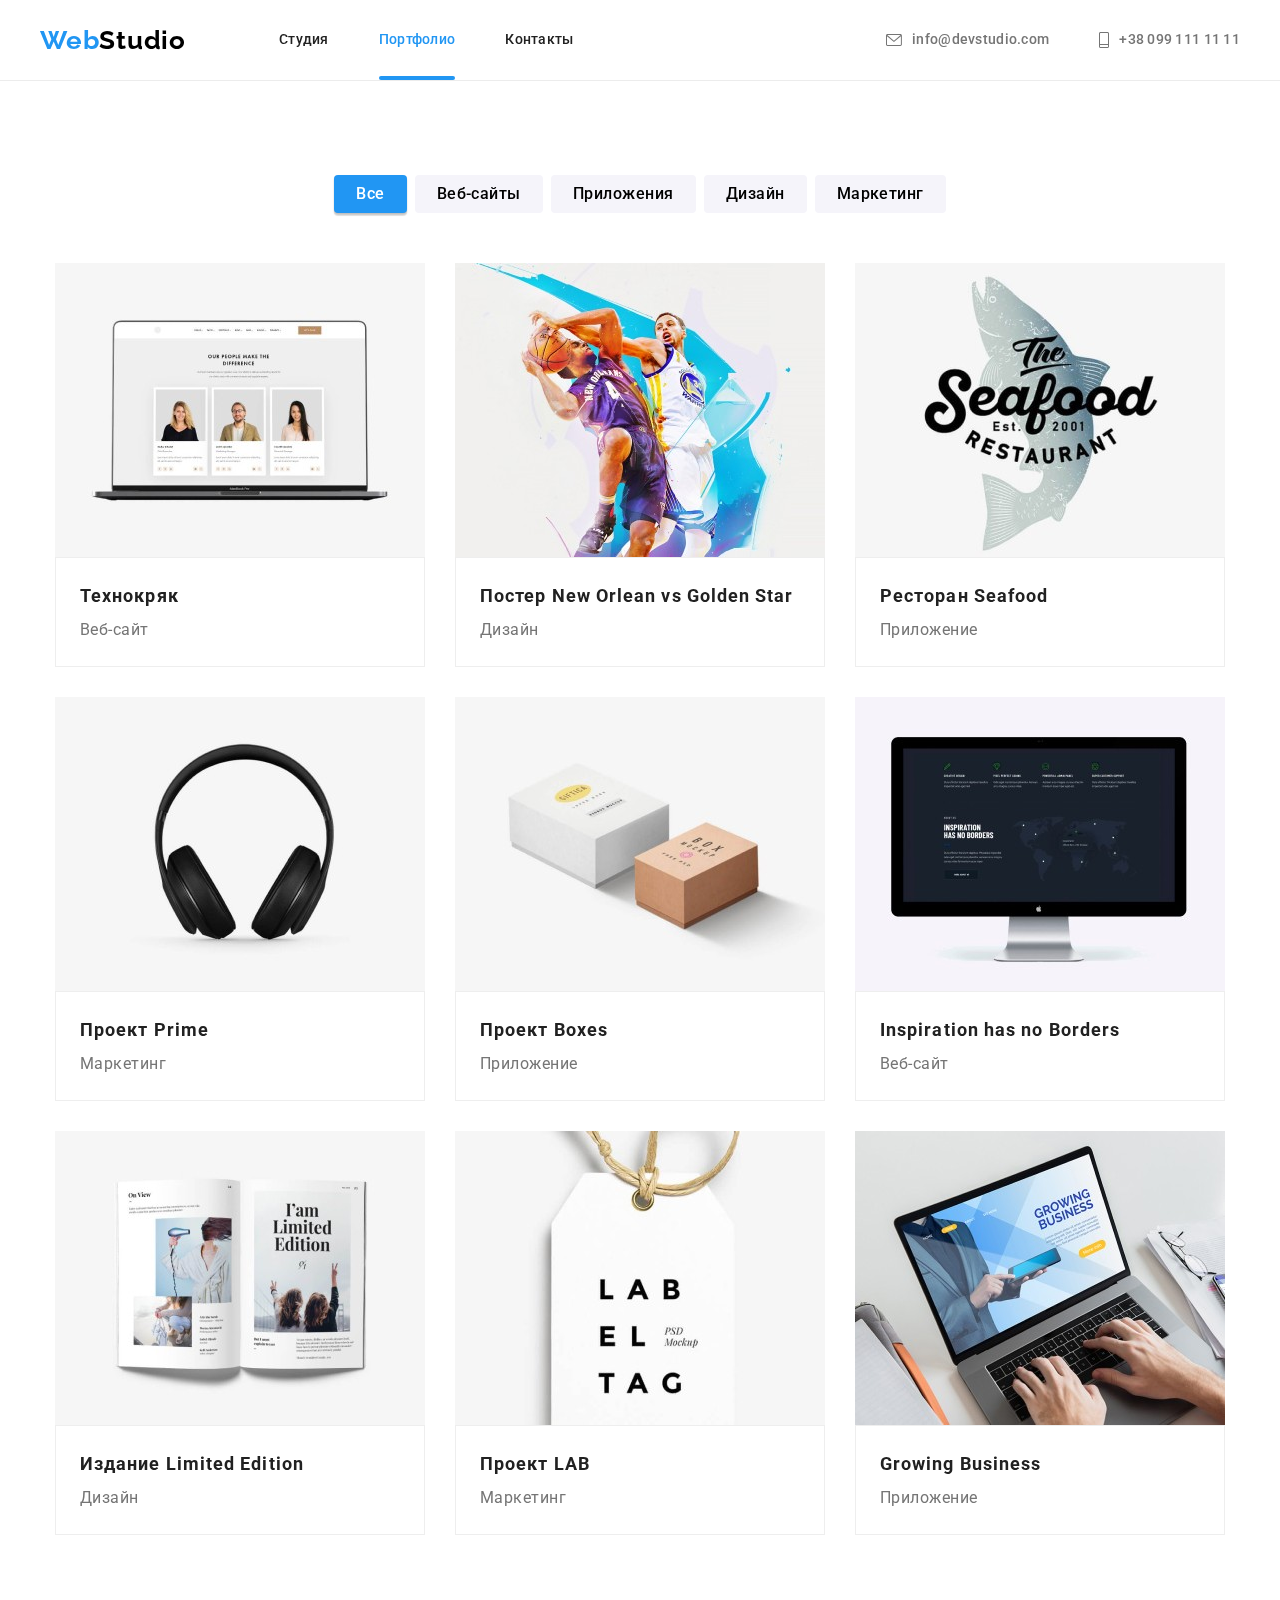
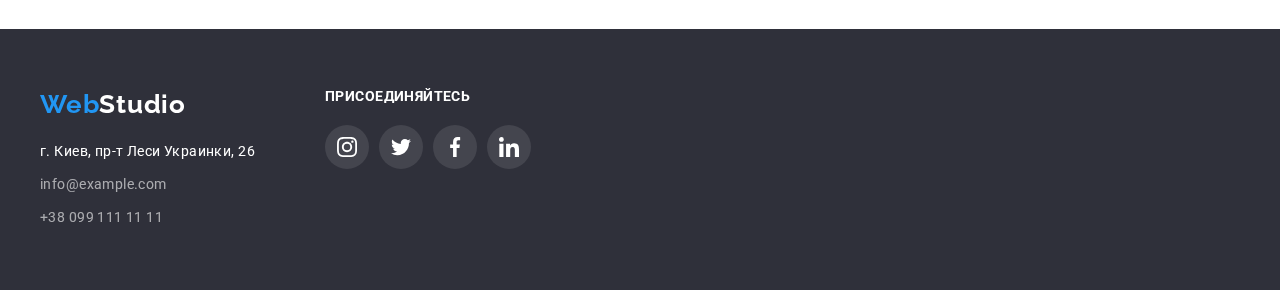
==== portfolio.html @ 27724117 "copy hw5" ====
<!DOCTYPE html>
<html lang="ru">
  <head>
    <meta charset="UTF-8" />
    <meta http-equiv="X-UA-Compatible" content="IE=edge" />
    <meta name="viewport" content="width=device-width, initial-scale=1.0" />
    <title>Портфолио</title>
    <link
      href="https://fonts.googleapis.com/css2?family=Raleway:wght@700&family=Roboto:wght@400;500;700;900&display=swap"
      rel="stylesheet"
    />
    <link rel="stylesheet" href="./css/normalize.css" />
    <link rel="stylesheet" href="./css/styles.css" />
  </head>
  <body class="page">
    <!-- Шапка -->
    <header class="navigation-bar">
      <div class="navigation-bar-wrapper container">
        <nav class="navigation">
          <a class="link" href="/"
            ><span class="logo"> Web<span class="lastpart-logo-header">Studio</span> </span></a
          >
          <ul class="navigation-pages list">
            <li>
              <a class="link navigation-page" href="./index.html">Студия</a>
            </li>
            <li>
              <a class="link active-page" href="./portfolio.html">Портфолио</a>
            </li>
            <li>
              <a class="link navigation-page" href="./contacts.html">Контакты</a>
            </li>
          </ul>
        </nav>

        <ul class="navigation-contacts list">
          <li>
            <a class="link contacts" href="mailto:info@example.com">
              <svg class="icon icon-letter">
                <use xlink:href="./images/icons.svg#icon-letter"></use>
              </svg>
              info@devstudio.com
            </a>
          </li>
          <li>
            <a class="link contacts" href="tel:380961111111">
              <svg class="icon icon-phone">
                <use xlink:href="./images/icons.svg#icon-phone"></use>
              </svg>
              +38 099 111 11 11
            </a>
          </li>
        </ul>
      </div>
    </header>

    <main>
      <section class="page-portfolio section">
        <h1 class="page-portfolio-title">Страница с шаблонами</h1>

        <!-- Фильтр -->
        <div class="filter-section">
          <h2 class="filter-title">Фильтр</h2>
          <ul class="filter-list">
            <li class="filter-item list">
              <button class="filter-btn angleinleft bouncein active-filter" type="button">Все</button>
            </li>
            <li class="filter-item list">
              <button class="filter-btn angleinleft bouncein" type="button">Веб-сайты</button>
            </li>
            <li class="filter-item list">
              <button class="filter-btn angleinleft bouncein" type="button">Приложения</button>
            </li>
            <li class="filter-item list">
              <button class="filter-btn angleinleft bouncein" type="button">Дизайн</button>
            </li>
            <li class="filter-item list">
              <button class="filter-btn angleinleft bouncein" type="button">Маркетинг</button>
            </li>
          </ul>
        </div>

        <!-- Шаблоны -->
        <section class="template-section">
          <h2 class="template-section-title"></h2>
          <div class="container">
            <ul class="template-head list">
              <li class="template-item">
                <a href="#" class="link template-item-link">
                  <div class="template-top-wrapper">
                    <img src="./images/template1.jpg" alt="Шаблон Технокряк" width="370" />
                    <p class="template-item-desc">
                      Ресурс предлагает комплексные предложения с разным уровнем функционала и
                      сервисов. Все это позволит посетителю получить исчерпывающие сведения о
                      компании или частном лице.
                    </p>
                  </div>

                  <div class="template-bottom-wrapper">
                    <h3 class="template-title">Технокряк</h3>
                    <p class="template-content">Веб-сайт</p>
                  </div>
                </a>
              </li>
              <li class="template-item">
                <a href="#" class="link template-item-link">
                  <div class="template-top-wrapper">
                    <img
                      src="./images/template2.jpg"
                      alt="Шаблон Постер New Orlean vs Golden Star"
                      width="370"
                    />
                    <p class="template-item-desc">
                      Ресурс предлагает комплексные предложения с разным уровнем функционала и
                      сервисов. Все это позволит посетителю получить исчерпывающие сведения о
                      компании или частном лице.
                    </p>
                  </div>
                  <div class="template-bottom-wrapper">
                    <h3 class="template-title">Постер New Orlean vs Golden Star</h3>
                    <p class="template-content">Дизайн</p>
                  </div>
                </a>
              </li>
              <li class="template-item">
                <a href="#" class="link template-item-link">
                  <div class="template-top-wrapper">
                    <img src="./images/template3.jpg" alt="Шаблон Ресторан Seafood" width="370" />
                    <p class="template-item-desc">
                      Ресурс предлагает комплексные предложения с разным уровнем функционала и
                      сервисов. Все это позволит посетителю получить исчерпывающие сведения о
                      компании или частном лице.
                    </p>
                  </div>
                  <div class="template-bottom-wrapper">
                    <h3 class="template-title">Ресторан Seafood</h3>
                    <p class="template-content">Приложение</p>
                  </div>
                </a>
              </li>
              <li class="template-item">
                <a href="#" class="link template-item-link">
                  <div class="template-top-wrapper">
                    <img src="./images/template4.jpg" alt="Шаблон Проект Prime" width="370" />
                    <p class="template-item-desc">
                      Ресурс предлагает комплексные предложения с разным уровнем функционала и
                      сервисов. Все это позволит посетителю получить исчерпывающие сведения о
                      компании или частном лице.
                    </p>
                  </div>
                  <div class="template-bottom-wrapper">
                    <h3 class="template-title">Проект Prime</h3>
                    <p class="template-content">Маркетинг</p>
                  </div>
                </a>
              </li>
              <li class="template-item">
                <a href="#" class="link template-item-link">
                  <div class="template-top-wrapper">
                    <img src="./images/template5.jpg" alt="Шаблон Проект Boxes" width="370" />
                    <p class="template-item-desc">
                      Ресурс предлагает комплексные предложения с разным уровнем функционала и
                      сервисов. Все это позволит посетителю получить исчерпывающие сведения о
                      компании или частном лице.
                    </p>
                  </div>
                  <div class="template-bottom-wrapper">
                    <h3 class="template-title">Проект Boxes</h3>
                    <p class="template-content">Приложение</p>
                  </div>
                </a>
              </li>
              <li class="template-item">
                <a href="#" class="link template-item-link">
                  <div class="template-top-wrapper">
                    <img
                      src="./images/template6.jpg"
                      alt="Шаблон Inspiration has no Borders"
                      width="370"
                    />
                    <p class="template-item-desc">
                      Ресурс предлагает комплексные предложения с разным уровнем функционала и
                      сервисов. Все это позволит посетителю получить исчерпывающие сведения о
                      компании или частном лице.
                    </p>
                  </div>
                  <div class="template-bottom-wrapper">
                    <h3 class="template-title">Inspiration has no Borders</h3>
                    <p class="template-content">Веб-сайт</p>
                  </div>
                </a>
              </li>
              <li class="template-item">
                <a href="#" class="link template-item-link">
                  <div class="template-top-wrapper">
                    <img
                      src="./images/template7.jpg"
                      alt="Шаблон Издание Limited Edition"
                      width="370"
                    />
                    <p class="template-item-desc">
                      Ресурс предлагает комплексные предложения с разным уровнем функционала и
                      сервисов. Все это позволит посетителю получить исчерпывающие сведения о
                      компании или частном лице.
                    </p>
                  </div>
                  <div class="template-bottom-wrapper">
                    <h3 class="template-title">Издание Limited Edition</h3>
                    <p class="template-content">Дизайн</p>
                  </div>
                </a>
              </li>
              <li class="template-item">
                <a href="#" class="link template-item-link">
                  <div class="template-top-wrapper">
                    <img src="./images/template8.jpg" alt="Шаблон Проект LAB" width="370" />
                    <p class="template-item-desc">
                      Ресурс предлагает комплексные предложения с разным уровнем функционала и
                      сервисов. Все это позволит посетителю получить исчерпывающие сведения о
                      компании или частном лице.
                    </p>
                  </div>
                  <div class="template-bottom-wrapper">
                    <h3 class="template-title">Проект LAB</h3>
                    <p class="template-content">Маркетинг</p>
                  </div>
                </a>
              </li>
              <li class="template-item">
                <a href="#" class="link template-item-link">
                  <div class="template-top-wrapper">
                    <img src="./images/template9.jpg" alt="Шаблон Growing Business" width="370" />
                    <p class="template-item-desc">
                      Ресурс предлагает комплексные предложения с разным уровнем функционала и
                      сервисов. Все это позволит посетителю получить исчерпывающие сведения о
                      компании или частном лице.
                    </p>
                  </div>
                  <div class="template-bottom-wrapper">
                    <h3 class="template-title">Growing Business</h3>
                    <p class="template-content">Приложение</p>
                  </div>
                </a>
              </li>
            </ul>
          </div>
        </section>
      </section>
    </main>

    <!-- Подвал -->
    <footer class="page-footer">
      <div class="container footer-container">
        <div class="address-box">
          <a class="link" href="/"
            ><span class="logo"> Web<span class="lastpart-logo-footer">Studio</span> </span></a
          >
          <!-- Блок с адресом -->
          <address>
            <ul class="address-list list">
              <li class="address-list-item">
                <a
                  class="link address-text-footer"
                  href="https://www.google.com.ua/maps/@50.4863234,30.4790756,13z?hl=ru"
                  >г. Киев, пр-т Леси Украинки, 26</a
                >
              </li>
              <li class="address-list-item">
                <a class="link contacts-text-footer" href="mailto:info@example.com"
                  >info@example.com</a
                >
              </li>
              <li class="address-list-item">
                <a class="link contacts-text-footer" href="tel:380991111111">+38 099 111 11 11</a>
              </li>
            </ul>
          </address>
        </div>
        <div class="social-box">
          <h2 class="social-box-title">присоединяйтесь</h2>
          <div class="social-icons-box">
            <ul class="social-icons-list list">
              <li>
                <a class="link social-icon-link first" href="http://instagram.com/smorodsky">
                  <div class="social-icon-ellipse">
                    <svg class="icon icon-instagram">
                      <use xlink:href="./images/icons.svg#icon-instagram"></use>
                    </svg>
                  </div>
                </a>
              </li>
              <li>
                <a class="link social-icon-link" href="http://twitter.com/smorodskiy">
                  <div class="social-icon-ellipse">
                    <svg class="icon icon-twitter">
                      <use xlink:href="./images/icons.svg#icon-twitter"></use>
                    </svg>
                  </div>
                </a>
              </li>
              <li>
                <a class="link social-icon-link" href="http://facebook.com/smorodsky">
                  <div class="social-icon-ellipse">
                    <svg class="icon icon-facebook">
                      <use xlink:href="./images/icons.svg#icon-facebook"></use>
                    </svg>
                  </div>
                </a>
              </li>
              <li>
                <a class="link social-icon-link" href="http://linkedin.com/in/igor-smorodskiy">
                  <div class="social-icon-ellipse">
                    <svg class="icon icon-linkedin">
                      <use xlink:href="./images/icons.svg#icon-linkedin"></use>
                    </svg>
                  </div>
                </a>
              </li>
            </ul>
          </div>
        </div>
      </div>
    </footer>
  </body>
</html>
---- css/styles.css ----
/* Фоновые цвет */
/* background: #FFFFFF; фон страницы */
/* background: #2F303A; вторичный фон - Секция Заказ услуг  и Футер*/
/* color: #F5F4FA; цвет фона секции Наша команда */

/* color: #757575; основной цвет текста */
/* color: #212121; вторичный цвет текста */
/* color: #2196f3; цвет ссылок ховер */

:root {
  --primary-text-color: #757575;
  --title-text-color: #212121;
  --accent-color: #2196f3;

  --background-color-primary: #2f303a;
  --background-color-secondary: #f5f4fa;
  --default-font-size: 14px;
  --background-color-page: #fff;

  --lastpart-logo-header-color: #000;
  --navigation-bar-border-color: #ececec;

  --order-title-text-color: #fff;
  --order-btn-text-color: #fff;
  --order-btn-background-color: #2196f3;
  --order-btn-background-color-hover: #2196f3c8;

  --team-card-background-color: #fff;
  --address-text-color-footer: #fff;

  --template-item-background-color: #fff;
  --template-item-border-color: #eee;

  --filter-btn-background-color: #fff;

  --lastpart-logo-text-color-footer: #fff;
  --link-footer-color: rgba(255, 255, 255, 0.6);

  --svg-icons-background: #afb1b8;

  --template-item-desc-text-color: rgba(33, 150, 243, 0.9);

  /* animation vars */
  --duration: 0.25s;
  --function: cubic-bezier(0.4, 0, 0.2, 1);
}

/*    ------  Глобальные стили ------       */

/* Убрать подчеркивание на всех ссылках */
.link {
  text-decoration: none;
  display: inline-block;
}

/* Глобальные атрибуты для списков */
.list {
  list-style: none;
  padding: 0;
}

/* Общий стиль для странцы */
.page {
  font-family: Roboto, "Lucida Sans", "Lucida Sans Regular", "Lucida Grande", "Lucida Sans Unicode",
    Geneva, Verdana, sans-serif;
  font-size: var(--default-font-size);
  background: var(--background-color-page);
  color: var(--primary-text-color);
}

.container {
  margin-left: auto;
  margin-right: auto;
  margin-top: 0;
  margin-bottom: 0;
  max-width: 1200px;
  width: 100%;
}

.section {
  padding-top: 94px;
  padding-bottom: 94px;
}

/* * {
  box-sizing: border-box;
} */

/*  -------------- Хэдер ----------------          */

/* Логотип */
.logo {
  padding-top: 25px;
  padding-bottom: 25px;

  font-family: "Raleway";
  font-weight: 700;
  font-size: 26px;
  line-height: 1.19;
  letter-spacing: 0.03em;

  color: var(--accent-color);
}

.lastpart-logo-header {
  color: var(--lastpart-logo-header-color);
}

.navigation-bar {
  display: flex;
  border-bottom: var(--navigation-bar-border-color);
  border-bottom-style: solid;
  border-bottom-width: 1px;
}

.navigation-bar-wrapper {
  display: flex;
  justify-content: space-between;
}

.navigation {
  display: flex;
  align-items: center;
}

.navigation-pages {
  display: flex;
  margin-left: 93px;

  /* dub */
  font-weight: 500;
  line-height: 1.14;
  letter-spacing: 0.02em;

  color: var(--title-text-color);
}

.navigation-pages > li {
  margin-right: 50px;
}

.navigation-contacts a,
.navigation-pages a {
  padding-top: 32px;
  padding-bottom: 32px;
}

.navigation-pages > li:last-child {
  margin-right: 0px;
}
.navigation-page {
  color: var(--title-text-color);
}
.contacts {
  display: flex;
  align-items: center;

  color: var(--primary-text-color);
}

.active-page {
  color: var(--accent-color);
}

.active-page::after {
  position: absolute;

  left: 0;
  bottom: 0;

  width: 100%;
  height: 4px;

  border-radius: 2px;

  background-color: var(--accent-color);

  content: "";
}

.navigation-contacts {
  display: flex;

  /* dub */
  font-weight: 500;
  line-height: 1.14;
  letter-spacing: 0.02em;
}

.icon-letter {
  width: 16px;
  height: 12px;
  fill: var(--primary-text-color);
}

.icon-phone {
  width: 10px;
  height: 16px;
  fill: var(--primary-text-color);
}

.navigation-contacts .icon {
  margin-right: 10px;
}

.navigation-contacts > li {
  display: flex;
  align-items: center;
  margin-left: 50px;
  /* background-color: black; */
}

/* ----------------Ховер в навигации-------------- */

.navigation-pages a {
  position: relative;
  display: inline-block;
}

.navigation-page::before,
.navigation-page::after {
  position: absolute;

  left: 50%;
  width: 0;
  border-radius: 2px;
  /* background: none repeat scroll 0 0 transparent; */

  /* -webkit-background-clip: text;
  background-clip: text; */
  background-color: var(--accent-color);
  color: transparent;

  transition: width var(--duration) var(--function) 0s, left var(--duration) var(--function) 0s;
  content: "";
}

.navigation-page::after {
  bottom: 0;
  height: 4px;
}

.navigation-page::before {
  top: 35%;
  height: 25px;
  mix-blend-mode: screen;
}

.navigation-page:hover::after,
.navigation-page:hover::before {
  left: 0;
  width: 100%;
}

/* ----------------Ховер в навигации-------------- */

.contacts {
  transition: color var(--duration) var(--function);
}

.contacts:hover,
.contacts:focus {
  color: var(--accent-color);
}

.contacts:hover .icon,
.contacts:focus .icon {
  fill: var(--accent-color);

  transition: fill var(--duration) var(--function);
  -webkit-animation: flip-scale-up-ver var(--duration) var(--function) both;
  animation: flip-scale-up-ver var(--duration) var(--function) both;
}

@-webkit-keyframes flip-scale-up-ver {
  0% {
    -webkit-transform: rotateY(0);
    transform: rotateY(0);
  }
  50% {
    -webkit-transform: rotateY(90deg);
    transform: rotateY(90deg);
  }
  100% {
    -webkit-transform: rotateY(180deg);
    transform: rotateY(180deg);
  }
}
@keyframes flip-scale-up-ver {
  0% {
    -webkit-transform: rotateY(0);
    transform: rotateY(0);
  }
  50% {
    -webkit-transform: rotateY(90deg);
    transform: rotateY(90deg);
  }
  100% {
    -webkit-transform: rotateY(180deg);
    transform: rotateY(180deg);
  }
}

/* ------------- Конец Хэдера ---------------*/

/* Заказ услуг */

.page-portfolio-title,
.quality-section-title,
.page-main-title {
  display: none;
}

.order-section {
  max-width: 1600px;
  margin-right: auto;
  margin-left: auto;
  padding-top: 200px;
  padding-bottom: 200px;

  background-repeat: no-repeat;
  background-position: center;
  background-size: cover;
  background-color: var(--background-color-primary);
  background-image: linear-gradient(rgba(0, 0, 0, 0.5), rgba(0, 0, 0, 0.5)),
    url(../images/bg_hero.jpg);
}

.order-title {
  font-weight: 900;
  font-size: 44px;
  line-height: 1.36;
  text-align: center;
  letter-spacing: 0.06em;
  text-transform: uppercase;

  color: var(--order-title-text-color);
}

.order-btn {
  position: relative;

  display: block;
  align-items: center;
  height: 50px;
  width: 200px;
  margin: 30px auto 0;

  font-weight: 700;
  font-size: 16px;
  line-height: 1.87;
  letter-spacing: 0.06em;

  background: var(--order-btn-background-color);
  box-shadow: 0px 4px 4px rgba(0, 0, 0, 0.15);
  border-radius: 4px;
  border: 0;

  color: var(--order-btn-text-color);
  cursor: pointer;

  overflow: hidden;
  z-index: 1;
}

.order-section span {
  position: absolute;
  left: calc((var(--n) - 1) * 25%);

  width: 25%;
  height: 100%;
  border-radius: 50%;

  background-color: #0372f1;

  transform: translateY(100%);
  transition: var(--duration);
  transition-timing-function: var(--function);
  transition-delay: calc((var(--n) - 1) * 0.05s);
  z-index: -1;
}

.order-section .order-btn:hover {
  color: #fff;
}

.order-section .order-btn:hover span {
  transform: translateY(0) scale(2);
}

.order-section .order-btn span:nth-child(1) {
  --n: 1;
}

.order-section .order-btn span:nth-child(2) {
  --n: 2;
}

.order-section .order-btn span:nth-child(3) {
  --n: 3;
}

.order-section .order-btn span:nth-child(4) {
  --n: 4;
}

/* -- Особенности -- */
.quality-list {
  display: flex;
  justify-content: center;
}

.quality-list-item:first-child {
  margin-left: 0;
}

.quality-list-item {
  margin-left: 30px;
  width: 270px;
}

.quality-title {
  padding-bottom: 10px;

  font-weight: 700;
  font-size: 14px;
  line-height: 1.14;
  letter-spacing: 0.03em;
  text-transform: uppercase;

  color: var(--title-text-color);
}

.quality-list-icon-box {
  height: 120px;

  display: flex;
  box-sizing: border-box;
  justify-content: center;
  align-items: center;

  margin-bottom: 30px;

  background: #f5f4fa;
  border-radius: 4px;
}

.quality-list .icon {
  width: 70px;
  height: 70px;
}

.quality-content {
  font-size: 14px;
  line-height: 1.71;
  /* or 171% */
  letter-spacing: 0.03em;
}

/*  */

.ourskills-section {
  padding-top: 0;
}

.ourskills-title,
.team-title {
  font-weight: 700;
  font-size: 36px;
  line-height: 1.17;
  text-align: center;
  letter-spacing: 0.03em;

  color: var(--title-text-color);
}

.ourskills-title {
  padding-bottom: 50px;
}

.ourskills-list {
  display: flex;
  justify-content: center;
  /* justify-content: space-between; */
}

.ourskills-list-item {
  position: relative;
  margin-right: 30px;
}

.ourskills-list-item:last-child {
  margin-right: 0;
}

.ourskills-list-item-pic {
  position: relative;
  display: block;
}

.ourskills-list-item-text {
  height: 70px;
  width: 100%;

  position: absolute;
  bottom: 0;

  display: flex;
  justify-content: center;
  align-items: center;

  font-weight: 700;
  font-size: 14px;
  line-height: 1.14;
  text-transform: uppercase;
  color: var(--order-title-text-color);

  background: rgba(47, 48, 58, 0.8);
}

/* ---- Наша команда ------ */
.team-card {
  background: var(--team-card-background-color);
  box-shadow: 0px 1px 3px rgba(0, 0, 0, 0.12), 0px 1px 1px rgba(0, 0, 0, 0.14),
    0px 2px 1px rgba(0, 0, 0, 0.2);
  border-radius: 0px 0px 4px 4px;
}

.team-title {
  margin-bottom: 50px;
  color: var(--title-text-color);
}

.team-section {
  background-color: var(--background-color-secondary);
}

.team-list {
  display: flex;
  justify-content: space-between;

  font-weight: 500;
  font-size: 16px;
  line-height: 1.187;
  text-align: center;
  letter-spacing: 0.03em;
}

.team-list img {
  display: block;
  box-sizing: border-box;
  max-width: 100%;
}

.team-name {
  margin-bottom: 10px;
  font-size: 16px;
  color: var(--title-text-color);
}

.social-icons-list,
.team-icons-list {
  display: flex;
  justify-content: center;
}

.social-icons-list .icon,
.team-icons-list .icon {
  width: 20px;
  height: 20px;
}

.team-icons-list li:first-child {
  margin-left: 0;
}

.team-icons-list li {
  margin-left: 10px;
}

.social-icon-ellipse,
.team-icon-ellipse {
  width: 44px;
  height: 44px;

  display: flex;
  justify-content: center;
  align-items: center;

  border-radius: 50%;
}

.team-icon-ellipse {
  background-color: #fff;
  transition: background-color, var(--duration) var(--function);
}

.social-icon-ellipse:hover,
.team-icon-ellipse:hover {
  background-color: var(--accent-color);
}

.social-icon-ellipse:hover .icon,
.team-icon-ellipse:hover .icon {
  fill: #fff;
}

.team-list .icon {
  fill: var(--svg-icons-background);
  transition: fill, var(--duration) var(--function);
}

.team-content {
  margin-bottom: 16px;
  font-weight: 400;
}

.team-bottom-wrapper {
  padding: 30px;
}

/* <!---------- Постоянные клиенты --------> */

.best-clients-title {
  margin-bottom: 50px;

  font-weight: 700;
  font-size: 36px;
  line-height: 1.17;
  text-align: center;
  letter-spacing: 0.03em;

  color: var(--title-text-color);
}

.best-clients-list {
  display: flex;
  justify-content: center;
}

.best-clients-list .icon {
  width: 106px;
  height: 60px;
  fill: #afb1b8;
  -webkit-transition: fill var(--duration) var(--function);  
  transition: fill var(--duration) var(--function);

}

.best-clients-list-border:first-child {
  margin-left: 0;
}

.best-clients-list-border {
  width: 170px;
  height: 92px;
  margin-left: 30px;

  display: flex;
  align-items: center;
  justify-content: center;
  box-sizing: border-box;

  border: 1px solid #afb1b8;
  border-radius: 4px;

  cursor: pointer;
}

.best-clients-list-border:focus .icon,
.best-clients-list-border:hover .icon {
  fill: var(--accent-color);
}

.clients-icon-link {
  width: 100%;
  height: 100%;
  display: flex;
  align-items: center;
  /* display: inline-block; */
  position: relative;
  justify-content: center;
}

/*-------  effect-box --------- */

.clients-icon-link:after,
.clients-icon-link:before {
  content: "";
  position: absolute;
  left: -2px;
  display: inline-block;
  height: 98%;
  width: 99%;
  opacity: 0;
  -webkit-transition: opacity var(--duration) var(--function),
    -webkit-transform var(--duration) var(--function);
  transition: opacity var(--duration) var(--function), transform var(--duration) var(--function);
}

.clients-icon-link:before {
  border-radius: 7px;
  border-left: 3px solid var(--accent-color);
  border-right: 3px solid var(--accent-color);
  -webkit-transform: scale(1, 0);
  transform: scale(1, 0);
  height: 102%;
}

.clients-icon-link:after {
  border-radius: 7px;
  border-bottom: 3px solid var(--accent-color);
  border-top: 3px solid var(--accent-color);
  -webkit-transform: scale(0, 1);
  transform: scale(0, 1);
  left: -2px;
  width: 101%;
}

.clients-icon-link:hover:after,
.clients-icon-link:hover:before {
  opacity: 1;
  -webkit-transform: scale(1);
  transform: scale(1);
}

/*  ----------  Футер  --------------  */

.page-footer {
  padding-top: 60px;
  padding-bottom: 60px;

  background-color: var(--background-color-primary);
}

.footer-container {
  display: flex;
}

.address-text-footer,
.address-list {
  font-style: normal;
  line-height: 1.71;
  letter-spacing: 0.03em;
}

.address-list-item:first-child {
  padding-top: 20px;
}

.address-list-item {
  padding-top: 9px;
}

.address-text-footer {
  color: var(--address-text-color-footer);
}
.contacts-text-footer {
  color: var(--link-footer-color);
}
.lastpart-logo-footer {
  color: var(--lastpart-logo-text-color-footer);
}

.address-text-footer,
.contacts-text-footer {
  transition: color var(--duration) var(--function);
}

.address-text-footer:focus,
.contacts-text-footer:focus,
.address-text-footer:hover,
.contacts-text-footer:hover {
  color: var(--accent-color);
}

.social-box {
  margin-left: 70px;
}

.social-box-title {
  font-family: "Roboto";
  font-style: normal;
  font-weight: 700;
  font-size: 14px;
  line-height: 1.14;
  letter-spacing: 0.03em;
  text-transform: uppercase;

  color: var(--order-title-text-color);
}

.social-icons-list li:first-child {
  margin-left: 0;
}

.social-icons-list li {
  margin-left: 10px;
}

.social-icons-box {
  margin-top: 20px;
}

.social-icon-ellipse {
  background-color: rgba(255, 255, 255, 0.1);
  transition: background-color var(--duration) var(--function);
}

.social-icon-ellipse .icon {
  fill: var(--background-color-page);
}

/* ----------------------PORTFOLIO------------------------ */

/* Фильтр */

.filter-section {
  margin-bottom: 50px;
}

.filter-title {
  display: none;
}

.filter-list {
  display: flex;
  justify-content: center;
  flex-wrap: wrap;
}

.filter-item {
  margin-left: 8px;
}

.filter-item:first-child {
  margin-left: 0;
}

.filter-btn {
  position: relative;
  height: 38px;

  border-radius: 4px;
  border: none;
  padding-left: 22px;
  padding-right: 22px;

  font-weight: 500;
  font-size: 16px;
  line-height: 1.63;
  letter-spacing: 0.03em;

  /* background-color: var(--background-color-secondary); */

  background-color: transparent;
  cursor: pointer;

  overflow: hidden;
  transition: background-color var(--duration) var(--function),
    color var(--duration) var(--function), box-shadow var(--duration) var(--function);
}

.filter-btn::before,
.filter-btn::after {
  content: '';
  position: absolute;
  left: 0;
  top: 0;
  right: 0;
  bottom: 0;
  height: 100%;
  background-color: var(--accent-color);
  z-index: -1;
  transform: translate3D(0,-100%,0); /* move elements above button so they don't appear initially */
  transition: transform 0.25s var(--function);
}

.filter-btn:before{
  background: var(--background-color-secondary); /* button default background color */
  z-index: -2;
  transform: translate3D(0,0,0);
}

.filter-btn:hover{
	color: var(--filter-btn-background-color);
  box-shadow: 0px 3px 1px rgba(0, 0, 0, 0.1), 0px 1px 2px rgba(0, 0, 0, 0.08),
  0px 2px 2px rgba(0, 0, 0, 0.12);
}

/* .filter-btn:hover:after{
  transform: translate3D(0,0,0);
  transition: all .5s;
} */

.angleinleft::after{
  width: 200%;
  transform-origin: 0 bottom;
  transform: translate3D(-50%,0,0) rotate(-50deg);
}

.angleinleft:hover::after{
  transform: rotate(0deg);
  transition: transform 0.25s;
}

/* #### Bounce classes #### */
.bouncein:hover::before,
.bouncein:hover::after{
  transition-timing-function: var(--function) !important;
}

.active-filter {
  color: var(--filter-btn-background-color);
  background-color: var(--accent-color);
  box-shadow: 0px 3px 1px rgba(0, 0, 0, 0.1), 0px 1px 2px rgba(0, 0, 0, 0.08),
    0px 2px 2px rgba(0, 0, 0, 0.12);
}

/* --- Шаблоны --- */

.template-item-link {
  /* position: relative; */
  line-height: 0;
  color: inherit;
  cursor: pointer;
  transition: box-shadow var(--duration) var(--function);
}

.template-item-link:hover {
  box-shadow: 0px 1px 1px rgba(0, 0, 0, 0.12), 0px 4px 4px rgba(0, 0, 0, 0.06),
    1px 4px 6px rgba(0, 0, 0, 0.16);
}

.template-head {
  margin: -15px;

  display: flex;
  flex-wrap: wrap;
  justify-content: center;
}

.template-item {
  margin: 15px;
  /* margin-bottom: 45px; */
  max-width: 370px;

  box-sizing: border-box;

  background: var(--template-item-background-color);
  /* margin-left: 30px; */
}

.template-top-wrapper {
  position: relative;
  overflow: hidden;
}

.template-item-link:hover .template-item-desc {
  top: 0;
  display: block;
}

.template-item-desc {
  position: absolute;
  top: 100%;
  bottom: 0;

  padding: 63px 24px;

  font-size: 18px;
  line-height: 1.56;
  letter-spacing: 0.03em;

  background-color: var(--template-item-desc-text-color);
  color: var(--order-title-text-color);

  transition: top var(--duration) var(--function);
}

.template-item > img {
  display: block;
  max-width: 100%;

  box-sizing: border-box;
}

.template-title {
  font-weight: 700;
  font-size: 18px;
  letter-spacing: 0.06em;

  color: var(--title-text-color);
}

.template-content {
  font-size: 16px;
  letter-spacing: 0.03em;
}

.template-title,
.template-content {
  line-height: 2;
}

.template-bottom-wrapper {
  padding: 20px 24px;

  border: 1px solid var(--template-item-border-color);
}

/* Модальное окно Заказать услугу */
.modal {
  position: fixed;
  top: 0;
  left: 0;
  bottom: 0;
  right: 0;
  background: rgba(0, 0, 0, 0.2);
  /* display: none; */
  /* opacity: 1; */
  z-index: 100;

  transition: opacity 0.25s, visibility 0.25s;
}

.modal-order {
  position: relative;
  top: 50%;
  left: 50%;
  width: 528px;
  height: 581px;
  transform: translate(-50%, -50%);

  background-color: #fff;
}

.icon-close {
  position: absolute;
  right: 0;
  
  width: 30px;
  height: 30px;

  border: 1px solid rgba(0, 0, 0, 0.1);
  border-radius: 50%;

  background: #fff;

  cursor: pointer;
}

.is-hidden {
  opacity: 0;
  pointer-events: all;
  visibility: hidden; 
}
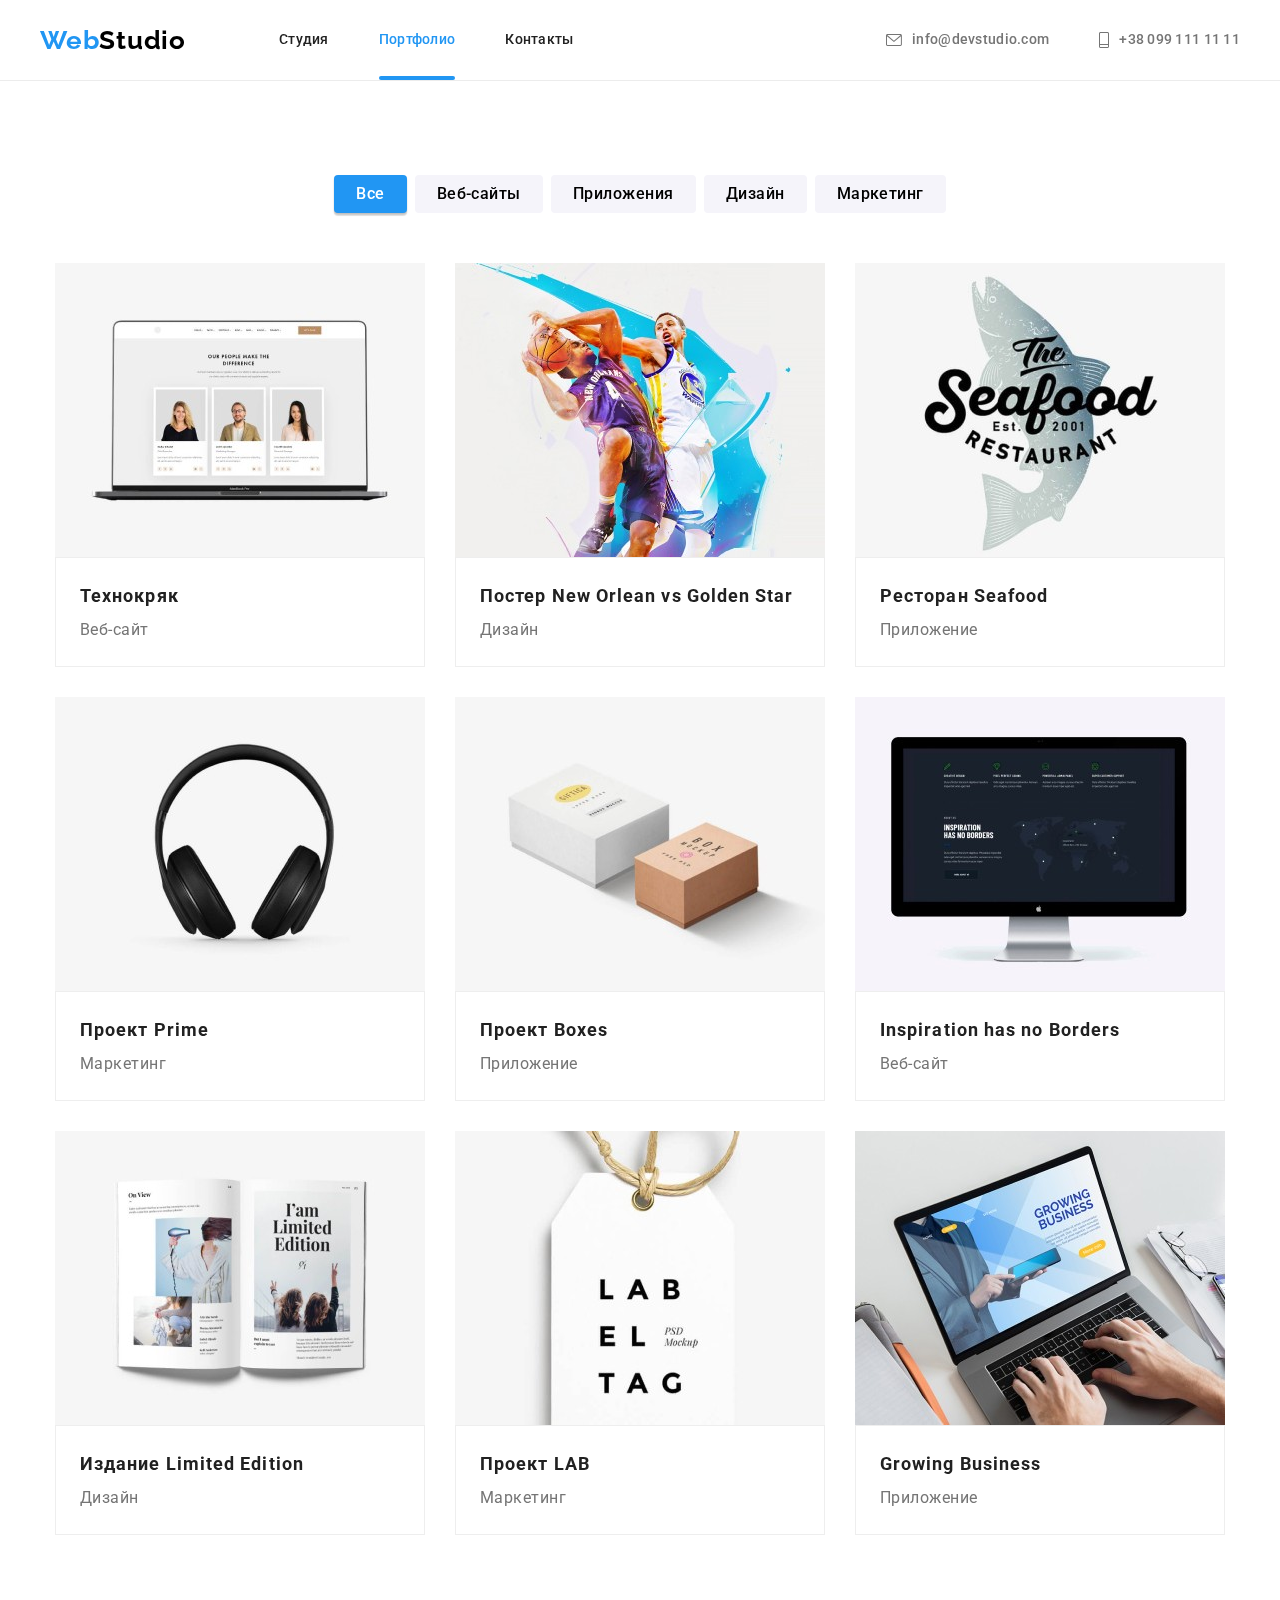
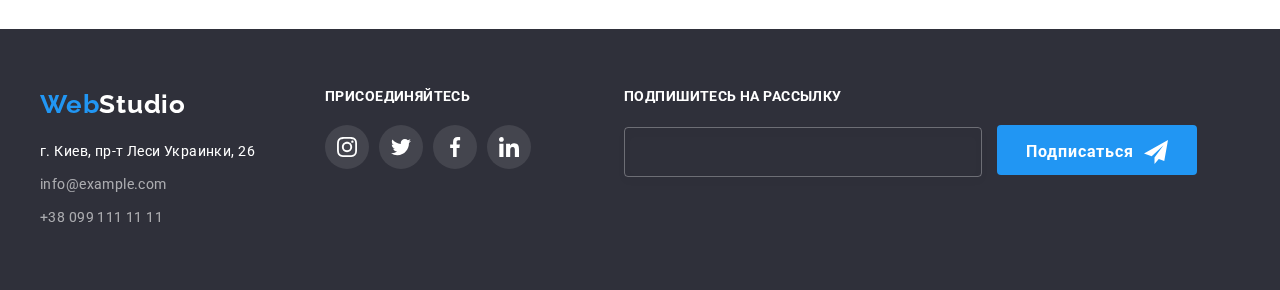
==== commit 53611553: "finish" ====
--- a/portfolio.html
+++ b/portfolio.html
@@ -319,6 +319,15 @@
             </ul>
           </div>
         </div>
+        <div class="subscribe-box">
+          <h2 class="subscribe-box-title">Подпишитесь на рассылку</h2>
+          <input class="subscribe-box-input" type="email" name="email" id="" />
+          <button class="subscribe-box-btn btn" type="submit">
+            Подписаться<svg class="subscribe-box-btn-icon">
+              <use xlink:href="./images/icons.svg#icon-send"></use>
+            </svg>
+          </button>
+        </div>
       </div>
     </footer>
   </body>
--- a/css/styles.css
+++ b/css/styles.css
@@ -80,6 +80,23 @@
 .section {
   padding-top: 94px;
   padding-bottom: 94px;
+}
+
+.btn {
+  height: 50px;
+  width: 200px;
+  align-items: center;
+  font-weight: 700;
+  font-size: 16px;
+  line-height: 1.87;
+  letter-spacing: 0.06em;
+  border-radius: 4px;
+  border: 0;
+  background: var(--order-btn-background-color);
+  /* box-shadow: 0px 4px 4px rgba(0, 0, 0, 0.15); */
+
+  color: var(--order-btn-text-color);
+  cursor: pointer;
 }
 
 /* * {
@@ -341,24 +358,8 @@
   position: relative;
 
   display: block;
-  align-items: center;
-  height: 50px;
-  width: 200px;
+
   margin: 30px auto 0;
-
-  font-weight: 700;
-  font-size: 16px;
-  line-height: 1.87;
-  letter-spacing: 0.06em;
-
-  background: var(--order-btn-background-color);
-  box-shadow: 0px 4px 4px rgba(0, 0, 0, 0.15);
-  border-radius: 4px;
-  border: 0;
-
-  color: var(--order-btn-text-color);
-  cursor: pointer;
-
   overflow: hidden;
   z-index: 1;
 }
@@ -642,9 +643,8 @@
   width: 106px;
   height: 60px;
   fill: #afb1b8;
-  -webkit-transition: fill var(--duration) var(--function);  
+  -webkit-transition: fill var(--duration) var(--function);
   transition: fill var(--duration) var(--function);
-
 }
 
 .best-clients-list-border:first-child {
@@ -811,6 +811,71 @@
   fill: var(--background-color-page);
 }
 
+/* -------- Subscribe box -------- */
+
+.subscribe-box {
+  margin-left: 93px;
+}
+
+.subscribe-box-title {
+  margin-bottom: 20px;
+
+  font-family: "Roboto";
+  font-style: normal;
+  font-weight: 700;
+  font-size: 14px;
+  line-height: 1.14;
+  letter-spacing: 0.03em;
+  text-transform: uppercase;
+
+  color: var(--order-title-text-color);
+}
+
+.subscribe-box-input {
+  /* vertical-align: middle; */
+  box-sizing: border-box;
+
+  padding: 15px 16px 15px 16px;
+
+  width: 358px;
+  height: 50px;
+
+  font-size: 16px;
+  line-height: 1.26;
+  
+  letter-spacing: 0.03em;
+  
+  color: rgba(255, 255, 255, 0.6);
+  background-color: transparent;
+
+  border: 1px solid rgba(255, 255, 255, 0.3);
+  filter: drop-shadow(0px 4px 4px rgba(0, 0, 0, 0.15));
+  border-radius: 4px;
+}
+
+.subscribe-box-btn {
+  margin-left: 12px;
+
+  transition: box-shadow var(--duration) var(--function);
+}
+
+.subscribe-box-btn:hover {
+  box-shadow: 0px 4px 4px rgba(0, 0, 0, 0.15);
+}
+
+.subscribe-box-btn-icon {
+  position: relative;
+  top: 7px;
+  padding-left: 10px;
+
+  width: 24px;
+  height: 24px;
+  fill: #fff;
+  
+}
+
+/* -------- Subscribe box -------- */
+
 /* ----------------------PORTFOLIO------------------------ */
 
 /* Фильтр */
@@ -863,7 +928,7 @@
 
 .filter-btn::before,
 .filter-btn::after {
-  content: '';
+  content: "";
   position: absolute;
   left: 0;
   top: 0;
@@ -872,20 +937,24 @@
   height: 100%;
   background-color: var(--accent-color);
   z-index: -1;
-  transform: translate3D(0,-100%,0); /* move elements above button so they don't appear initially */
+  transform: translate3D(
+    0,
+    -100%,
+    0
+  ); /* move elements above button so they don't appear initially */
   transition: transform 0.25s var(--function);
 }
 
-.filter-btn:before{
+.filter-btn:before {
   background: var(--background-color-secondary); /* button default background color */
   z-index: -2;
-  transform: translate3D(0,0,0);
-}
-
-.filter-btn:hover{
-	color: var(--filter-btn-background-color);
+  transform: translate3D(0, 0, 0);
+}
+
+.filter-btn:hover {
+  color: var(--filter-btn-background-color);
   box-shadow: 0px 3px 1px rgba(0, 0, 0, 0.1), 0px 1px 2px rgba(0, 0, 0, 0.08),
-  0px 2px 2px rgba(0, 0, 0, 0.12);
+    0px 2px 2px rgba(0, 0, 0, 0.12);
 }
 
 /* .filter-btn:hover:after{
@@ -893,20 +962,20 @@
   transition: all .5s;
 } */
 
-.angleinleft::after{
+.angleinleft::after {
   width: 200%;
   transform-origin: 0 bottom;
-  transform: translate3D(-50%,0,0) rotate(-50deg);
-}
-
-.angleinleft:hover::after{
+  transform: translate3D(-50%, 0, 0) rotate(-50deg);
+}
+
+.angleinleft:hover::after {
   transform: rotate(0deg);
   transition: transform 0.25s;
 }
 
 /* #### Bounce classes #### */
 .bouncein:hover::before,
-.bouncein:hover::after{
+.bouncein:hover::after {
   transition-timing-function: var(--function) !important;
 }
 
@@ -1009,13 +1078,20 @@
   border: 1px solid var(--template-item-border-color);
 }
 
-/* Модальное окно Заказать услугу */
+/* ---------- Модальное окно Заказать услугу ------------ */
+
+:root {
+  --policy-icon-h: 15px;
+  --policy-icon-w: 16px;
+}
+
 .modal {
   position: fixed;
   top: 0;
   left: 0;
   bottom: 0;
   right: 0;
+
   background: rgba(0, 0, 0, 0.2);
   /* display: none; */
   /* opacity: 1; */
@@ -1028,30 +1104,221 @@
   position: relative;
   top: 50%;
   left: 50%;
+
   width: 528px;
-  height: 581px;
+  /* height: 581px; */
   transform: translate(-50%, -50%);
 
-  background-color: #fff;
-}
-
-.icon-close {
+  box-shadow: 0px 1px 3px rgba(0, 0, 0, 0.12), 0px 1px 1px rgba(0, 0, 0, 0.14),
+    0px 2px 1px rgba(0, 0, 0, 0.2);
+  border-radius: 4px;
+  background-color: var(--background-color-page);
+}
+
+.modal-icon-close {
   position: absolute;
   right: 0;
-  
+  margin: 8px;
+
   width: 30px;
   height: 30px;
 
   border: 1px solid rgba(0, 0, 0, 0.1);
   border-radius: 50%;
 
-  background: #fff;
+  background: var(--background-color-page);
 
   cursor: pointer;
+  transition: fill var(--duration) var(--function);
+}
+
+.modal-icon-close:hover {
+  fill: var(--accent-color);
 }
 
 .is-hidden {
   opacity: 0;
   pointer-events: all;
-  visibility: hidden; 
-}+  visibility: hidden;
+}
+
+.form-contacts {
+  display: flex;
+  flex-direction: column;
+
+  height: 100%;
+  padding: 40px;
+}
+
+#form-contacts-title {
+  margin-bottom: 12px;
+
+  font-weight: 700;
+  font-size: 20px;
+  line-height: 1.15;
+  text-align: center;
+  letter-spacing: 0.03em;
+  color: var(--title-text-color);
+}
+
+.form-contacts-label {
+  /* position: relative; */
+  font-size: 12px;
+  line-height: 1.17;
+  letter-spacing: 0.01em;
+}
+
+.form-input-wrapper {
+  position: relative;
+}
+
+.form-contacts-label > span {
+  display: block;
+  margin-top: 10px;
+  margin-bottom: 4px;
+}
+
+.form-contacts-label input {
+  box-sizing: border-box;
+  padding-left: 40px;
+  width: 100%;
+  height: 40px;
+  border: 1px solid rgba(33, 33, 33, 0.2);
+  border-radius: 4px;
+  outline: none;
+  transition: border var(--duration) var(--function);
+}
+
+.form-contacts-label input:focus,
+.form-contacts-label input:hover {
+  border: 1px solid var(--accent-color);
+  fill: var(--accent-color);
+}
+
+.form-contacts-label input:hover + .icon-input {
+  fill: var(--accent-color);
+}
+
+.form-contacts-label .icon-input {
+  position: absolute;
+  top: 50%;
+  transform: translateY(-50%);
+  left: 12px;
+  width: 18px;
+  height: 18px;
+
+  transition: fill var(--duration) var(--function);
+
+  pointer-events: none;
+}
+
+#textarea-comments {
+  width: 100%;
+  padding: 12px;
+  height: 120px;
+  resize: none;
+  border: 1px solid rgba(33, 33, 33, 0.2);
+  border-radius: 4px;
+
+  font-size: 12px;
+  line-height: 1.17;
+  letter-spacing: 0.01em;
+
+  color: #75757580;
+
+  box-sizing: border-box;
+
+  outline: none;
+  transition: border var(--duration) var(--function);
+}
+
+#textarea-comments:focus,
+#textarea-comments:hover {
+  border: 1px solid var(--accent-color);
+}
+
+/* Checkbox area*/
+#agree-policy-label {
+  display: flex;
+  align-items: center;
+
+  gap: 8px;
+  margin-top: 20px;
+
+  font-size: 14px;
+  line-height: 1.71;
+  letter-spacing: 0.03em;
+
+  color: var(--primary-text-color);
+}
+
+.agree-policy-label-txt {
+  color: var(--accent-color);
+  text-decoration: underline;
+}
+
+.agree-policy-input + .icon-policy {
+  display: inline-block;
+  position: relative;
+  width: var(--policy-icon-w);
+  height: var(--policy-icon-h);
+
+  border: 2px solid var(--title-text-color);
+  border-radius: 2px;
+  box-sizing: border-box;
+  fill: transparent;
+}
+
+.icon-check {
+  position: absolute;
+  display: block;
+  top: -2px;
+  left: -2px;
+  width: var(--policy-icon-w);
+  height: var(--policy-icon-h);
+}
+
+.agree-policy-input:checked + .icon-policy > .icon-check {
+  fill: var(--accent-color);
+  border: transparent;
+}
+
+.agree-policy-input:focus + .icon-policy::before {
+  position: absolute;
+  top: -4px;
+  left: -4px;
+  width: var(--policy-icon-w);
+  height: var(--policy-icon-h);
+  border: 2px solid rgba(255, 99, 71, 0.5);
+  border-radius: 2px;
+  content: "";
+}
+
+.agree-policy-input:disabled + .icon-policy {
+  border: 2px solid gray;
+}
+
+.agree-policy-input:disabled:checked + .icon-policy {
+  opacity: 0.5;
+}
+/* Checkbox area*/
+
+.form-contacts-btn {
+  margin: 30px auto 0;
+  background: var(--accent-color);
+
+  border-radius: 4px;
+  border: none;
+
+  transition: box-shadow var(--duration) var(--function);
+}
+
+.form-contacts-btn:hover {
+  box-shadow: 0px 4px 4px rgba(0, 0, 0, 0.15);
+}
+
+.hidden {
+  -moz-appearance: none;
+  -webkit-appearance: none;
+  appearance: none;
+}
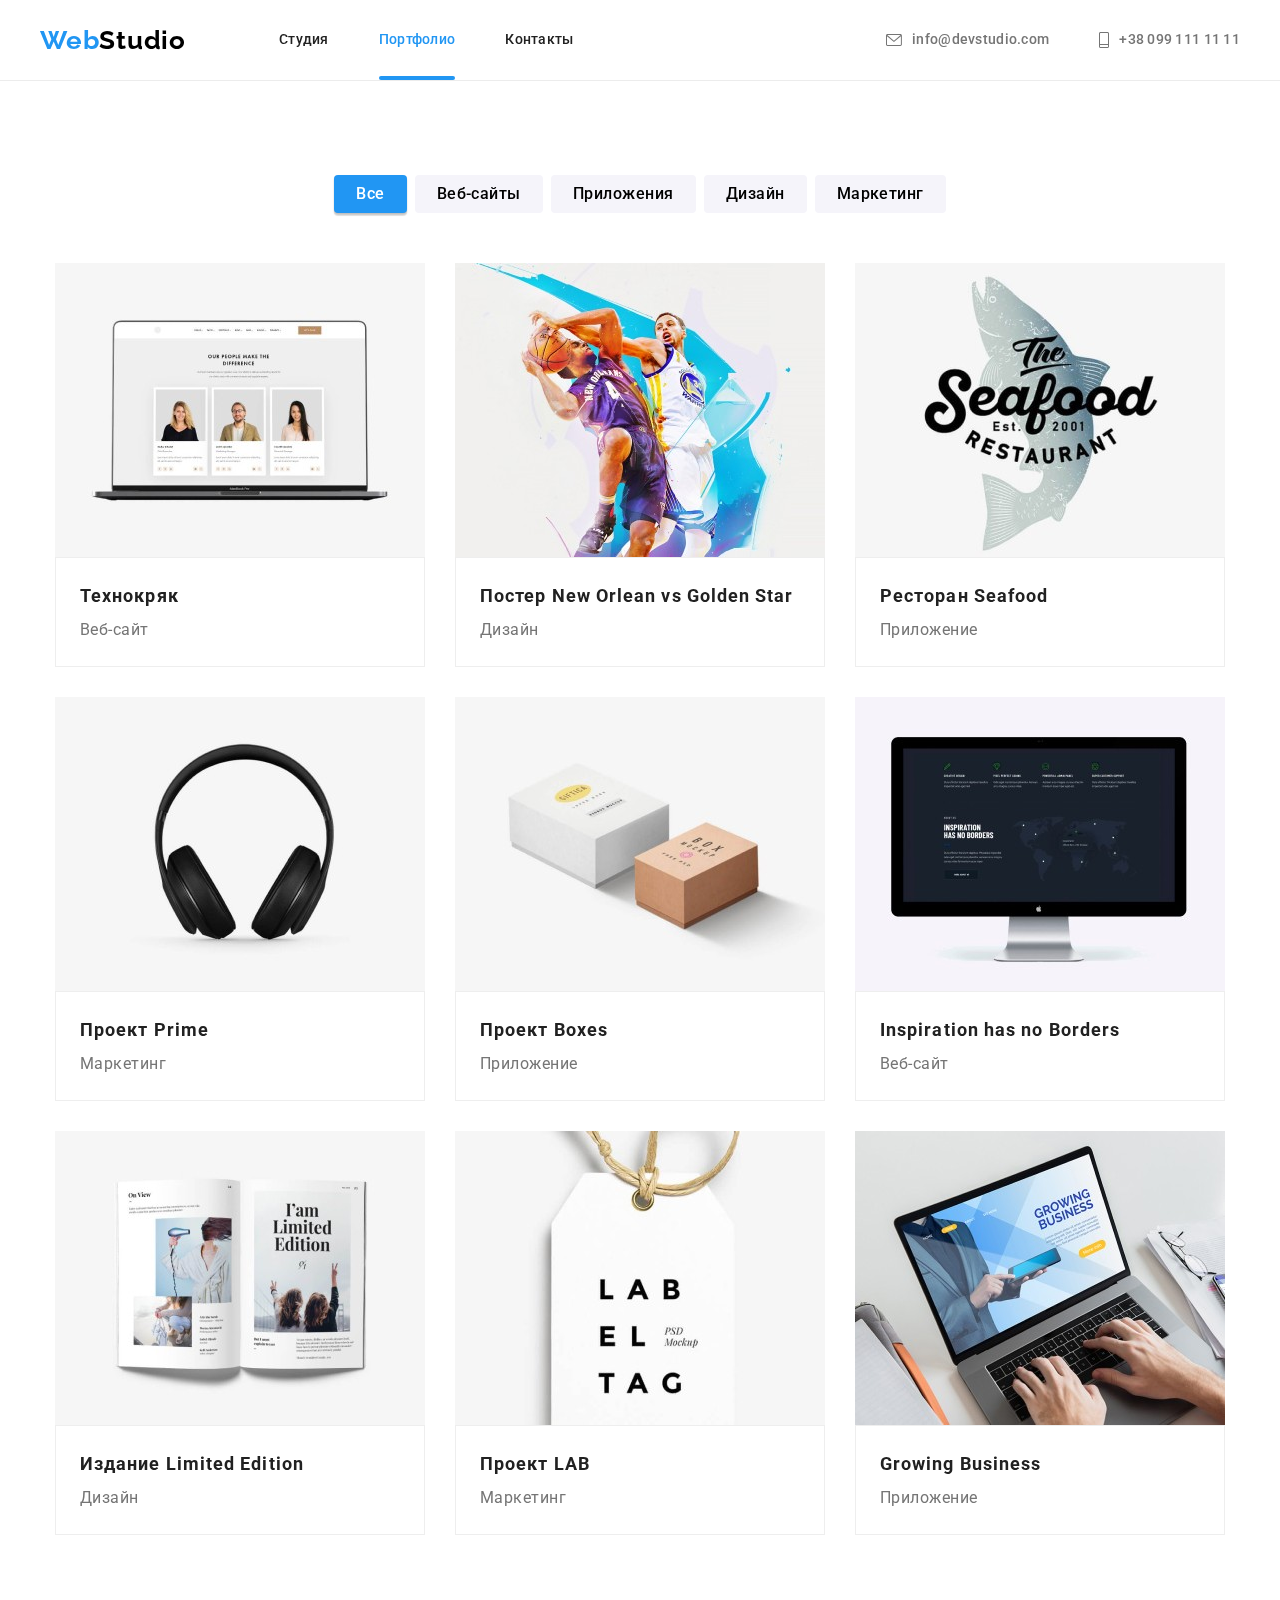
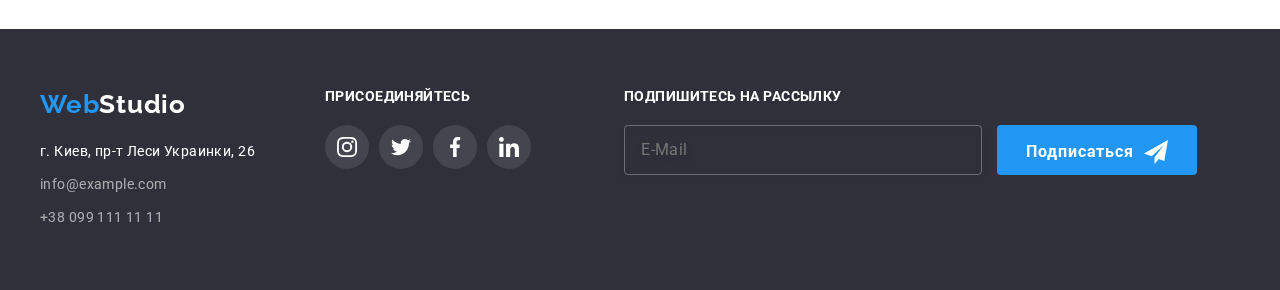
==== commit d8122dd3: "fixing" ====
--- a/portfolio.html
+++ b/portfolio.html
@@ -63,7 +63,9 @@
           <h2 class="filter-title">Фильтр</h2>
           <ul class="filter-list">
             <li class="filter-item list">
-              <button class="filter-btn angleinleft bouncein active-filter" type="button">Все</button>
+              <button class="filter-btn angleinleft bouncein active-filter" type="button">
+                Все
+              </button>
             </li>
             <li class="filter-item list">
               <button class="filter-btn angleinleft bouncein" type="button">Веб-сайты</button>
@@ -82,7 +84,7 @@
 
         <!-- Шаблоны -->
         <section class="template-section">
-          <h2 class="template-section-title"></h2>
+          <!-- <h2 class="template-section-title"></h2> -->
           <div class="container">
             <ul class="template-head list">
               <li class="template-item">
@@ -320,13 +322,15 @@
           </div>
         </div>
         <div class="subscribe-box">
-          <h2 class="subscribe-box-title">Подпишитесь на рассылку</h2>
-          <input class="subscribe-box-input" type="email" name="email" id="" />
-          <button class="subscribe-box-btn btn" type="submit">
-            Подписаться<svg class="subscribe-box-btn-icon">
-              <use xlink:href="./images/icons.svg#icon-send"></use>
-            </svg>
-          </button>
+          <form action="#">
+            <h2 class="subscribe-box-title">Подпишитесь на рассылку</h2>
+            <input class="subscribe-box-input" type="email" name="email" placeholder="E-Mail"/>
+            <button class="subscribe-box-btn btn" type="submit">
+              Подписаться<svg class="subscribe-box-btn-icon">
+                <use xlink:href="./images/icons.svg#icon-send"></use>
+              </svg>
+            </button>
+          </form>
         </div>
       </div>
     </footer>
--- a/css/styles.css
+++ b/css/styles.css
@@ -832,7 +832,7 @@
 }
 
 .subscribe-box-input {
-  /* vertical-align: middle; */
+  vertical-align: top;
   box-sizing: border-box;
 
   padding: 15px 16px 15px 16px;
@@ -842,15 +842,19 @@
 
   font-size: 16px;
   line-height: 1.26;
-  
-  letter-spacing: 0.03em;
-  
+
+  letter-spacing: 0.03em;
+
   color: rgba(255, 255, 255, 0.6);
   background-color: transparent;
 
   border: 1px solid rgba(255, 255, 255, 0.3);
   filter: drop-shadow(0px 4px 4px rgba(0, 0, 0, 0.15));
   border-radius: 4px;
+}
+
+.subscribe-box-input:invalid {
+  border: 2px solid red;
 }
 
 .subscribe-box-btn {
@@ -871,7 +875,6 @@
   width: 24px;
   height: 24px;
   fill: #fff;
-  
 }
 
 /* -------- Subscribe box -------- */
@@ -1162,14 +1165,10 @@
 }
 
 .form-contacts-label {
-  /* position: relative; */
+  position: relative;
   font-size: 12px;
   line-height: 1.17;
   letter-spacing: 0.01em;
-}
-
-.form-input-wrapper {
-  position: relative;
 }
 
 .form-contacts-label > span {
@@ -1201,8 +1200,9 @@
 
 .form-contacts-label .icon-input {
   position: absolute;
-  top: 50%;
-  transform: translateY(-50%);
+
+  top: 58%;
+  /* transform: translateY(-50%); */
   left: 12px;
   width: 18px;
   height: 18px;
@@ -1210,6 +1210,12 @@
   transition: fill var(--duration) var(--function);
 
   pointer-events: none;
+}
+
+#input-name:invalid,
+#input-tel:invalid,
+#input-email:invalid {
+  border: 2px solid red;
 }
 
 #textarea-comments {
@@ -1220,16 +1226,18 @@
   border: 1px solid rgba(33, 33, 33, 0.2);
   border-radius: 4px;
 
-  font-size: 12px;
-  line-height: 1.17;
+  font-size: 14px;
+  line-height: 1.14;
   letter-spacing: 0.01em;
-
-  color: #75757580;
 
   box-sizing: border-box;
 
   outline: none;
   transition: border var(--duration) var(--function);
+}
+
+#textarea-comments::placeholder {
+  color: rgba(117, 117, 117, 0.5);
 }
 
 #textarea-comments:focus,
@@ -1278,9 +1286,12 @@
   height: var(--policy-icon-h);
 }
 
+.agree-policy-input:checked + .icon-policy {
+  border: 2px solid transparent;
+}
+
 .agree-policy-input:checked + .icon-policy > .icon-check {
   fill: var(--accent-color);
-  border: transparent;
 }
 
 .agree-policy-input:focus + .icon-policy::before {
